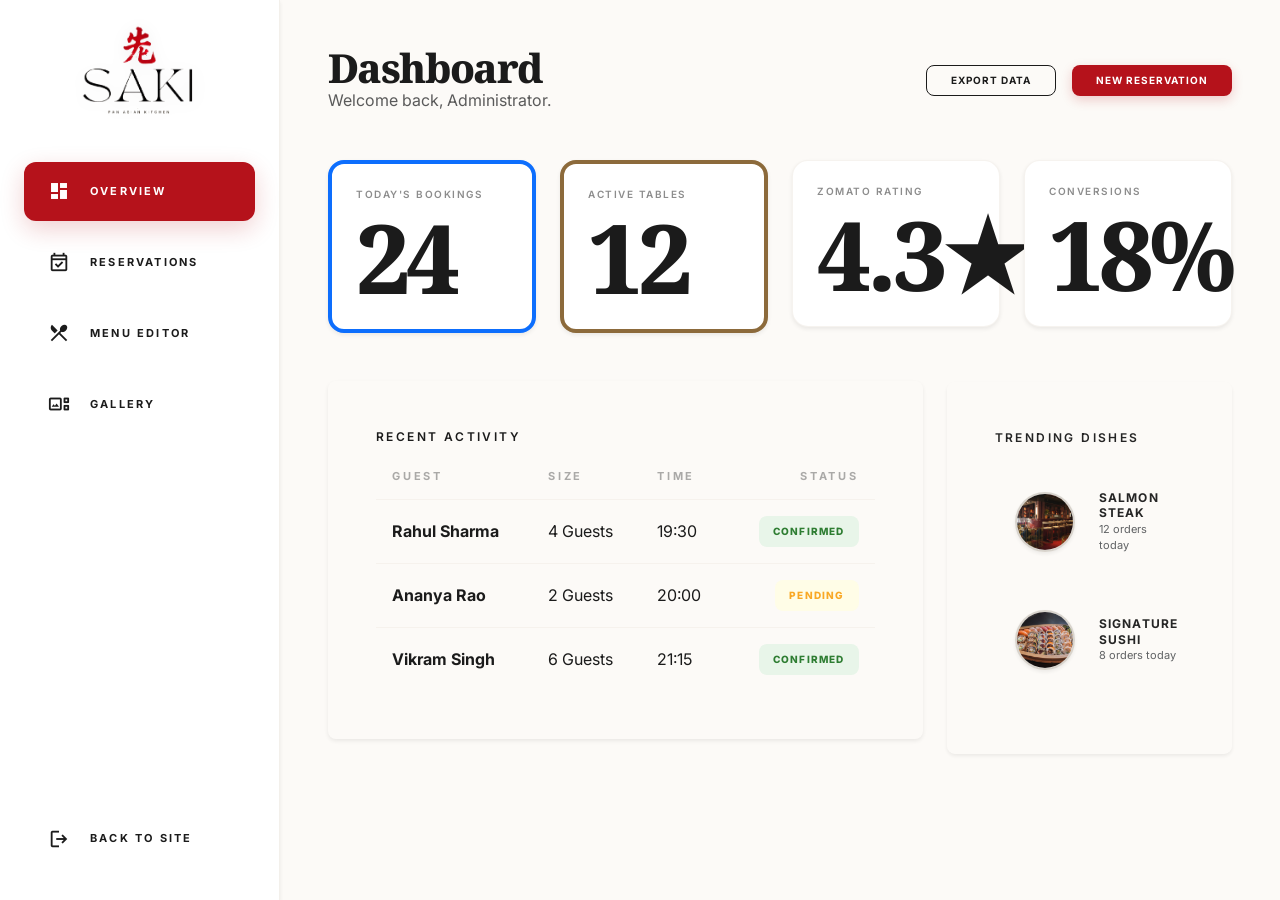
==== admin.html @ 7f1dfa00 "Initial commit of SAKI restaurant website and admin panel" ====
<!DOCTYPE html>
<html lang="en">
<head>
    <meta charset="UTF-8">
    <meta name="viewport" content="width=device-width, initial-scale=1.0">
    <title>SAKI | Administration Dashboard</title>
    
    <!-- Favicon -->
    <link rel="icon" type="image/png" href="assets/favicon.png">
    
    <!-- Fonts -->
    <link rel="preconnect" href="https://fonts.googleapis.com">
    <link rel="preconnect" href="https://fonts.gstatic.com" crossorigin>
    <link href="https://fonts.googleapis.com/css2?family=Inter:wght@300;400;500;600;700;800&family=Noto+Serif:wght@400;700&display=swap" rel="stylesheet">
    <link rel="stylesheet" href="https://fonts.googleapis.com/css2?family=Material+Symbols+Outlined:opsz,wght,FILL,GRAD@20..48,100..700,0..1,-50..200" />
    
    <!-- Bootstrap CSS (Full) -->
    <link href="https://cdn.jsdelivr.net/npm/bootstrap@5.3.2/dist/css/bootstrap.min.css" rel="stylesheet">
    
    <!-- Custom CSS -->
    <link rel="stylesheet" href="css/style.css">
    <link rel="stylesheet" href="css/admin.css">
</head>
<body class="bg-surface-container-low">

    <!-- Admin Wrapper -->
    <div class="admin-wrapper d-flex">
        
        <!-- Sidebar -->
        <aside class="admin-sidebar shadow-sm d-flex flex-column p-4">
            <div class="brand-logo mb-5">
                <img src="assets/logo.png" alt="SAKI" style="height: 90px; width: auto; object-fit: contain;">
            </div>
            
            <nav class="flex-grow-1">
                <ul class="list-unstyled d-flex flex-column gap-1">
                    <li>
                        <a href="#" class="admin-nav-link active" data-target="dashboard">
                            <span class="material-symbols-outlined">dashboard</span>
                            <span class="font-label-caps">Overview</span>
                        </a>
                    </li>
                    <li>
                        <a href="#" class="admin-nav-link" data-target="reservations">
                            <span class="material-symbols-outlined">event_available</span>
                            <span class="font-label-caps">Reservations</span>
                        </a>
                    </li>
                    <li>
                        <a href="#" class="admin-nav-link" data-target="menu">
                            <span class="material-symbols-outlined">restaurant_menu</span>
                            <span class="font-label-caps">Menu Editor</span>
                        </a>
                    </li>
                    <li>
                        <a href="#" class="admin-nav-link" data-target="gallery">
                            <span class="material-symbols-outlined">gallery_thumbnail</span>
                            <span class="font-label-caps">Gallery</span>
                        </a>
                    </li>
                </ul>
            </nav>
            
            <div class="mt-auto">
                <a href="index.html" class="admin-nav-link text-secondary">
                    <span class="material-symbols-outlined">logout</span>
                    <span class="font-label-caps">Back to Site</span>
                </a>
            </div>
        </aside>

        <!-- Main Content -->
        <main class="admin-content flex-grow-1 p-5">
            
            <!-- Header -->
            <header class="d-flex justify-content-between align-items-center mb-5 gsap-header">
                <div>
                    <h1 class="font-display-xl m-0" style="font-size: 2.5rem;">Dashboard</h1>
                    <p class="font-body-md m-0 opacity-75">Welcome back, Administrator.</p>
                </div>
                <div class="d-flex gap-3">
                    <button class="admin-header-btn-outline px-4 py-2 font-label-caps fw-bold" style="font-size: 10px; letter-spacing: 0.1em;">EXPORT DATA</button>
                    <button class="admin-header-btn-primary px-4 py-2 font-label-caps fw-bold" style="font-size: 10px; letter-spacing: 0.1em;">NEW RESERVATION</button>
                </div>
            </header>

            <!-- Content Area -->
            <div id="admin-main-view">
                
                <!-- Overview Section -->
                <section id="dashboard-view" class="admin-view active">
                    <div class="row g-4 mb-5 gsap-stats">
                        <div class="col-md-3">
                            <div class="stat-card bg-surface p-4 shadow-sm border-start border-primary border-4">
                                <span class="font-label-caps opacity-50 mb-2 d-block" style="font-size: 10px;">TODAY'S BOOKINGS</span>
                                <h2 class="font-display-xl m-0 text-primary">24</h2>
                            </div>
                        </div>
                        <div class="col-md-3">
                            <div class="stat-card bg-surface p-4 shadow-sm border-start border-secondary border-4">
                                <span class="font-label-caps opacity-50 mb-2 d-block" style="font-size: 10px;">ACTIVE TABLES</span>
                                <h2 class="font-display-xl m-0 text-secondary">12</h2>
                            </div>
                        </div>
                        <div class="col-md-3">
                            <div class="stat-card bg-surface p-4 shadow-sm">
                                <span class="font-label-caps opacity-50 mb-2 d-block" style="font-size: 10px;">ZOMATO RATING</span>
                                <h2 class="font-display-xl m-0">4.3★</h2>
                            </div>
                        </div>
                        <div class="col-md-3">
                            <div class="stat-card bg-surface p-4 shadow-sm">
                                <span class="font-label-caps opacity-50 mb-2 d-block" style="font-size: 10px;">CONVERSIONS</span>
                                <h2 class="font-display-xl m-0">18%</h2>
                            </div>
                        </div>
                    </div>

                    <div class="row g-4">
                        <div class="col-md-8 gsap-table">
                            <div class="bg-surface p-5 shadow-sm rounded-3">
                                <h3 class="font-label-caps mb-4" style="letter-spacing: 0.2em;">Recent Activity</h3>
                                <div class="table-responsive">
                                    <table class="admin-table w-100">
                                        <thead>
                                            <tr>
                                                <th class="text-start pb-3 font-label-caps opacity-50">GUEST</th>
                                                <th class="text-start pb-3 font-label-caps opacity-50">SIZE</th>
                                                <th class="text-start pb-3 font-label-caps opacity-50">TIME</th>
                                                <th class="text-start pb-3 font-label-caps opacity-50 text-end">STATUS</th>
                                            </tr>
                                        </thead>
                                        <tbody>
                                            <tr>
                                                <td class="py-3 font-body-md fw-bold">Rahul Sharma</td>
                                                <td class="py-3 font-body-md">4 Guests</td>
                                                <td class="py-3 font-body-md">19:30</td>
                                                <td class="py-3 text-end"><span class="badge-custom status-confirmed">CONFIRMED</span></td>
                                            </tr>
                                            <tr>
                                                <td class="py-3 font-body-md fw-bold">Ananya Rao</td>
                                                <td class="py-3 font-body-md">2 Guests</td>
                                                <td class="py-3 font-body-md">20:00</td>
                                                <td class="py-3 text-end"><span class="badge-custom status-pending">PENDING</span></td>
                                            </tr>
                                            <tr>
                                                <td class="py-3 font-body-md fw-bold">Vikram Singh</td>
                                                <td class="py-3 font-body-md">6 Guests</td>
                                                <td class="py-3 font-body-md">21:15</td>
                                                <td class="py-3 text-end"><span class="badge-custom status-confirmed">CONFIRMED</span></td>
                                            </tr>
                                        </tbody>
                                    </table>
                                </div>
                            </div>
                        </div>
                        <div class="col-md-4 gsap-trending">
                            <div class="bg-surface p-5 shadow-sm h-100 rounded-3">
                                <h3 class="font-label-caps mb-4" style="letter-spacing: 0.2em;">Trending Dishes</h3>
                                <ul class="list-unstyled d-flex flex-column gap-3">
                                    <li class="trending-item d-flex align-items-center gap-4">
                                        <div class="flex-shrink-0">
                                            <img src="assets/salmon_steak.jpg" class="rounded-circle object-fit-cover shadow-sm" style="width: 60px; height: 60px; border: 2px solid #D7D2CB;">
                                        </div>
                                        <div>
                                            <h4 class="font-label-caps m-0 text-dark fw-bold" style="font-size: 12px; letter-spacing: 0.1em;">Salmon Steak</h4>
                                            <p class="font-body-sm text-muted m-0" style="font-size: 11px;">12 orders today</p>
                                        </div>
                                    </li>
                                    <li class="trending-item d-flex align-items-center gap-4">
                                        <div class="flex-shrink-0">
                                            <img src="assets/sushi_platter.jpg" class="rounded-circle object-fit-cover shadow-sm" style="width: 60px; height: 60px; border: 2px solid #D7D2CB;">
                                        </div>
                                        <div>
                                            <h4 class="font-label-caps m-0 text-dark fw-bold" style="font-size: 12px; letter-spacing: 0.1em;">Signature Sushi</h4>
                                            <p class="font-body-sm text-muted m-0" style="font-size: 11px;">8 orders today</p>
                                        </div>
                                    </li>
                                </ul>
                            </div>
                        </div>
                    </div>
                </section>

                <!-- Reservations Section -->
                <section id="reservations-view" class="admin-view d-none">
                    <div class="bg-surface p-5 shadow-sm rounded-3">
                        <div class="d-flex justify-content-between align-items-center mb-5">
                            <h3 class="font-label-caps m-0" style="letter-spacing: 0.2em;">Active Reservations</h3>
                            <div class="d-flex gap-2">
                                <input type="text" class="form-control-custom px-3" placeholder="Search guests..." style="border: 1px solid #D7D2CB; border-radius: 4px; font-size: 12px; height: 40px; color: #1B1B1B !important;">
                            </div>
                        </div>
                        <div class="table-responsive">
                            <table class="admin-table w-100">
                                <thead>
                                    <tr>
                                        <th class="pb-3 font-label-caps" style="width: 25%;">GUEST</th>
                                        <th class="pb-3 font-label-caps" style="width: 20%;">DATE</th>
                                        <th class="pb-3 font-label-caps" style="width: 15%;">TIME</th>
                                        <th class="pb-3 font-label-caps" style="width: 20%;">PARTY</th>
                                        <th class="pb-3 font-label-caps text-end" style="width: 20%;">ACTIONS</th>
                                    </tr>
                                </thead>
                                <tbody>
                                    <tr>
                                        <td class="py-4 font-body-md fw-bold">Priya Kapoor</td>
                                        <td class="py-4 font-body-md">May 12, 2024</td>
                                        <td class="py-4 font-body-md">20:30</td>
                                        <td class="py-4 font-body-md">4 Guests</td>
                                        <td class="py-4 text-end">
                                            <button class="btn p-2 text-primary hover-bg-light rounded-circle transition-colors"><span class="material-symbols-outlined" style="font-size: 20px;">edit</span></button>
                                            <button class="btn p-2 text-danger hover-bg-light rounded-circle transition-colors"><span class="material-symbols-outlined" style="font-size: 20px;">delete</span></button>
                                        </td>
                                    </tr>
                                </tbody>
                            </table>
                        </div>
                    </div>
                </section>

                <section id="menu-view" class="admin-view d-none">
                    <div class="bg-surface p-5 shadow-sm rounded-3">
                        <h3 class="font-label-caps mb-4">Menu Editor</h3>
                        <div class="row g-4">
                            <div class="col-md-4">
                                <div class="p-3 border border-outline-variant rounded-2">
                                    <img src="assets/salmon_steak.jpg" class="w-100 object-fit-cover mb-3 rounded-2" style="height: 150px;">
                                    <h4 class="font-label-caps mb-1">Salmon Steak</h4>
                                    <p class="font-body-sm opacity-75 mb-3">Pan-Asian signature curry base...</p>
                                    <button class="btn-outline-custom w-100 py-2 font-label-caps" style="font-size: 9px;">EDIT DISH</button>
                                </div>
                            </div>
                        </div>
                    </div>
                </section>

                <section id="gallery-view" class="admin-view d-none">
                    <div class="bg-surface p-5 shadow-sm rounded-3">
                        <h3 class="font-label-caps mb-4">Gallery Management</h3>
                        <div class="row g-3">
                            <div class="col-md-3">
                                <div class="position-relative">
                                    <img src="assets/rooftop.jpg" class="w-100 object-fit-cover rounded-2" style="height: 200px;">
                                    <button class="position-absolute top-0 end-0 m-2 btn btn-dark btn-sm rounded-circle p-1"><span class="material-symbols-outlined" style="font-size: 14px;">close</span></button>
                                </div>
                            </div>
                        </div>
                    </div>
                </section>

            </div>
        </main>
    </div>

    <!-- Admin JS -->
    <script src="https://cdnjs.cloudflare.com/ajax/libs/gsap/3.12.2/gsap.min.js"></script>
    <script>
        // Tab Switching Logic with Animations
        document.querySelectorAll('.admin-nav-link').forEach(link => {
            link.addEventListener('click', (e) => {
                if(link.getAttribute('href') !== 'index.html') {
                    e.preventDefault();
                    const target = link.dataset.target;
                    
                    // Exit Animation for current view
                    const currentView = document.querySelector('.admin-view.active');
                    gsap.to(currentView, {
                        opacity: 0,
                        x: -20,
                        duration: 0.3,
                        onComplete: () => {
                            currentView.classList.add('d-none');
                            currentView.classList.remove('active');
                            
                            // Prep new view
                            const nextView = document.getElementById(`${target}-view`);
                            nextView.classList.remove('d-none');
                            gsap.fromTo(nextView, 
                                { opacity: 0, x: 20 },
                                { opacity: 1, x: 0, duration: 0.5, ease: "power2.out" }
                            );
                            nextView.classList.add('active');
                        }
                    });
                    
                    // Update Sidebar
                    document.querySelectorAll('.admin-nav-link').forEach(l => l.classList.remove('active'));
                    link.classList.add('active');
                    
                    // Update Header
                    const newTitle = link.querySelector('.font-label-caps').textContent;
                    gsap.to('header h1', {
                        opacity: 0,
                        duration: 0.2,
                        onComplete: () => {
                            document.querySelector('header h1').textContent = newTitle;
                            gsap.to('header h1', { opacity: 1, duration: 0.3 });
                        }
                    });
                }
            });
        });

        // Initial Load Animations
        window.addEventListener('DOMContentLoaded', () => {
            const tl = gsap.timeline();
            tl.from('.admin-sidebar', { x: -80, opacity: 0, duration: 0.8, ease: "power3.out" })
              .from('.gsap-header', { y: -20, duration: 0.5, clearProps: "all" }, "-=0.4")
              .from('.gsap-stats > div', { y: 20, opacity: 0, duration: 0.5, stagger: 0.1 }, "-=0.3")
              .from('.gsap-table, .gsap-trending', { y: 20, opacity: 0, duration: 0.6, stagger: 0.2 }, "-=0.2");
        });
    </script>
</body>
</html>
---- css/style.css ----
:root {
  /* Color Palette - Lite Editorial */
  --color-primary: #B5121B;
  --color-primary-container: #B5121B;
  --color-on-primary-container: #FCFAF7;
  --color-secondary: #8C6A3B;
  --color-on-secondary: #FCFAF7;
  --color-background: #FCFAF7; /* Porcelain White */
  --color-on-background: #1B1B1B; /* Soft Black */
  --color-surface: #FFFFFF;
  --color-on-surface: #1B1B1B;
  --color-on-surface-variant: #5A5A5A; /* Darker grey for body */
  --color-surface-container-lowest: #FFFFFF;
  --color-surface-container-low: #F3F1ED;
  --color-surface-container: #F3F1ED;
  --color-surface-container-highest: #E5E1DA;
  --color-outline: #8C6A3B;
  --color-outline-variant: #D7D2CB;

  /* Typography */
  --font-display: 'Noto Serif', serif;
  --font-body: 'Inter', sans-serif;

  /* Spacing */
  --spacing-unit: 8px;
  --spacing-gutter: 24px;
  --spacing-margin-edge: 40px;
  --spacing-section-gap: 120px;
}

/* Base Reset & Variables */
html {
  scroll-behavior: smooth;
}

body {
  font-family: var(--font-body);
  background-color: var(--color-background);
  color: var(--color-on-background);
  overflow-x: hidden;
  -webkit-font-smoothing: antialiased;
}

::selection {
  background-color: var(--color-primary-container);
  color: #fff;
}

/* Typography Utility Classes */
.font-display-xl {
  font-family: var(--font-display);
  font-weight: 800; /* Extra bold for impact */
  font-size: clamp(3.5rem, 8vw, 6rem);
  line-height: 1;
  letter-spacing: -0.04em;
}

.font-headline-lg {
  font-family: var(--font-display);
  font-weight: 700;
  font-size: clamp(2.25rem, 4vw, 3rem); /* approx 48px max */
  line-height: 1.15;
  letter-spacing: -0.01em;
}

.font-headline-md {
  font-family: var(--font-display);
  font-weight: 400;
  font-size: clamp(1.75rem, 3vw, 2rem); /* approx 32px max */
  line-height: 1.25;
}

.font-subhead-serif {
  font-family: var(--font-display);
  font-weight: 400;
  font-size: 1.25rem; /* 20px */
  line-height: 1.4;
}

.font-body-lg {
  font-family: var(--font-body);
  font-weight: 300;
  font-size: 1.125rem; /* 18px */
  line-height: 1.55;
  letter-spacing: 0.01em;
}

.font-body-md {
  font-family: var(--font-body);
  font-weight: 400;
  font-size: 1rem; /* 16px */
  line-height: 1.5;
}

.font-label-caps {
  font-family: var(--font-body);
  font-weight: 600;
  font-size: 0.75rem; /* 12px */
  line-height: 1.3;
  letter-spacing: 0.15em;
  text-transform: uppercase;
}

/* Colors Utilities */
.text-primary { color: var(--color-primary) !important; }
.text-primary-container { color: var(--color-primary-container) !important; }
.text-on-primary-container { color: var(--color-on-primary-container) !important; }
.text-secondary { color: var(--color-secondary) !important; }
.text-on-surface { color: var(--color-on-surface) !important; }
.text-on-surface-variant { color: var(--color-on-surface-variant) !important; }
.text-white { color: #ffffff !important; }

.bg-background { background-color: var(--color-background) !important; }
.bg-surface-container-lowest { background-color: var(--color-surface-container-lowest) !important; }
.bg-surface-container-low { background-color: var(--color-surface-container-low) !important; }
.bg-surface-container { background-color: var(--color-surface-container) !important; }
.bg-surface-container-highest { background-color: var(--color-surface-container-highest) !important; }
.bg-primary-container { background-color: var(--color-primary-container) !important; }

.border-outline { border-color: var(--color-outline) !important; }
.border-outline-variant { border-color: var(--color-outline-variant) !important; }
.border-secondary { border-color: var(--color-secondary) !important; }

/* Custom Layout Utilities */
.container-max {
  max-width: 1280px;
  margin: 0 auto;
}

.px-margin-edge {
  padding-left: clamp(1.5rem, 5vw, 40px);
  padding-right: clamp(1.5rem, 5vw, 40px);
}

.py-section-gap {
  padding-top: clamp(4rem, 10vw, var(--spacing-section-gap));
  padding-bottom: clamp(4rem, 10vw, var(--spacing-section-gap));
}

.gap-gutter {
  gap: var(--spacing-gutter);
}

/* Header & Navbar */
header {
  transition: all 0.4s cubic-bezier(0.4, 0, 0.2, 1);
  background-color: transparent !important;
}
header.scrolled {
  background-color: rgba(252, 250, 247, 0.95) !important; /* Porcelain White */
  backdrop-filter: blur(20px);
  border-bottom: 1px solid rgba(140, 106, 59, 0.2);
  height: 80px !important; /* Shrunk height */
  box-shadow: 0 4px 24px rgba(0,0,0,0.05);
}

header.scrolled .brand-logo {
  height: 60px !important; /* Scaled down logo */
}

.nav-link-custom {
  position: relative;
  transition: color 0.3s ease;
}
.nav-link-custom::after {
  content: '';
  position: absolute;
  bottom: -4px;
  left: 0;
  width: 0%;
  height: 1px;
  background-color: var(--color-primary);
  transition: width 0.3s ease;
}
.nav-link-custom:hover::after {
  width: 100%;
}

/* Buttons */
.btn-primary-custom {
  background-color: var(--color-primary-container);
  color: var(--color-on-primary-container);
  padding: 12px 32px;
  border: none;
  border-radius: 0;
  transition: all 0.3s ease;
  display: inline-flex;
  align-items: center;
  justify-content: center;
}
.btn-primary-custom:hover {
  background-color: #921019 !important; /* Button hover */
  color: var(--color-on-primary-container);
}
.btn-primary-custom:active {
  transform: scale(0.98);
}

.btn-outline-custom {
  background-color: transparent;
  color: var(--color-secondary);
  border: 1px solid var(--color-secondary);
  padding: 12px 32px;
  border-radius: 0;
  transition: all 0.3s ease;
  display: inline-flex;
  align-items: center;
  justify-content: center;
}
.btn-outline-custom:hover {
  background-color: var(--color-secondary);
  color: var(--color-on-secondary);
}

/* Forms */
.form-control-custom {
  background-color: transparent;
  border: none;
  border-bottom: 1px solid var(--color-outline-variant);
  border-radius: 0;
  color: var(--color-on-surface);
  padding: 8px 0;
  transition: border-color 0.3s ease;
  box-shadow: none !important;
}
.form-control-custom:focus {
  background-color: transparent;
  border-bottom-color: var(--color-primary);
  color: var(--color-on-surface);
}
.form-control-custom::placeholder {
  color: rgba(228, 190, 186, 0.3);
}
.form-select-custom {
  background-color: transparent;
  border: none;
  border-bottom: 1px solid var(--color-outline-variant);
  border-radius: 0;
  color: var(--color-on-surface);
  padding: 8px 0;
  transition: border-color 0.3s ease;
  box-shadow: none !important;
  background-image: url("data:image/svg+xml,%3csvg xmlns='http://www.w3.org/2000/svg' viewBox='0 0 16 16'%3e%3cpath fill='none' stroke='%23e4beba' stroke-linecap='round' stroke-linejoin='round' stroke-width='2' d='m2 5 6 6 6-6'/%3e%3c/svg%3e");
}
.form-select-custom:focus {
  border-bottom-color: var(--color-primary);
}
.form-select-custom option {
  background-color: var(--color-surface-container);
  color: var(--color-on-surface);
}

/* Scroll Animation Utilities */
.scrolling-text {
  white-space: nowrap;
  animation: scroll 40s linear infinite;
}
@keyframes scroll {
  from { transform: translateX(0); }
  to { transform: translateX(-50%); }
}

/* Bento Box Grid Updates */
.bento-image-wrapper {
  overflow: hidden;
  position: relative;
  height: 100%;
}
.bento-image-wrapper img {
  width: 100%;
  height: 100%;
  object-fit: cover;
  transition: transform 0.8s cubic-bezier(0.25, 0.46, 0.45, 0.94);
}
.bento-image-wrapper:hover img {
  transform: scale(1.08);
}
.bento-overlay {
  position: absolute;
  inset: 0;
  background: linear-gradient(to top, rgba(30,15,14,0.9), transparent);
  opacity: 0.6;
  transition: opacity 0.4s ease;
}
.bento-image-wrapper:hover .bento-overlay {
  opacity: 0.8;
}

/* Material Icons specific adjustments */
.material-symbols-outlined {
  font-variation-settings: 'FILL' 0, 'wght' 400, 'GRAD' 0, 'opsz' 24;
}

/* Custom Seal */
.brand-seal {
  width: 64px;
  height: 64px;
  border-radius: 50%;
  background-color: var(--color-primary-container);
  color: #fff;
  display: flex;
  align-items: center;
  justify-content: center;
  box-shadow: 0 10px 25px rgba(0,0,0,0.3);
  transition: transform 0.4s ease;
  text-decoration: none;
}
.brand-seal:hover {
  transform: scale(1.1);
  color: #fff;
}
.brand-seal .seal-tooltip {
  position: absolute;
  top: -40px;
  right: 0;
  background-color: var(--color-surface-container-highest);
  color: #fff;
  padding: 4px 12px;
  opacity: 0;
  pointer-events: none;
  transition: opacity 0.3s ease;
  white-space: nowrap;
}
.brand-seal:hover .seal-tooltip {
  opacity: 1;
}

/* Hero Content Readability */
.gsap-hero-text {
  z-index: 2;
}
.gsap-hero-text h1 {
  color: #1B1B1B !important; /* Soft Black */
  text-shadow: 0 0 40px rgba(255, 255, 255, 0.8);
}
.gsap-hero-text p {
  color: #5A5A5A !important;
  font-weight: 500;
}

/* GSAP Scroll Reveal Classes */
.gsap-reveal {
  opacity: 0;
  transform: translateY(30px);
}

/* Mobile Nav Bottom Override */
.mobile-nav-link {
  color: var(--color-on-surface-variant);
  text-decoration: none;
  display: flex;
  flex-direction: column;
  align-items: center;
  transition: all 0.2s ease;
}
.mobile-nav-link:hover, .mobile-nav-link.active {
  color: var(--color-primary-container);
}
.mobile-nav-link.active {
  border-top: 2px solid var(--color-primary-container);
}

/* Brand Logo Styling */
.brand-logo {
  filter: drop-shadow(0 2px 8px rgba(0, 0, 0, 0.08));
  transition: all 0.5s ease;
}

/* Enhanced Navbar Interactivity */
.nav-link-custom {
  position: relative;
  transition: all 0.3s ease;
  padding: 5px 0;
  font-weight: 600 !important;
  color: #1B1B1B !important; /* Soft Black */
}
.nav-link-custom:hover {
  color: var(--color-primary) !important;
  letter-spacing: 0.1em;
}
.nav-link-custom::after {
  content: '';
  position: absolute;
  bottom: 0;
  left: 0;
  width: 0;
  height: 1px;
  background-color: var(--color-primary-container);
  transition: width 0.4s cubic-bezier(0.2, 1, 0.3, 1);
}
.nav-link-custom:hover::after {
  width: 100%;
}
---- css/admin.css ----
/* SAKI Admin Dashboard Styles */
:root {
    --sidebar-width: 280px;
    --transition-smooth: all 0.5s cubic-bezier(0.16, 1, 0.3, 1);
}

/* Ensure Icons Display Correctly */
.material-symbols-outlined {
    font-family: 'Material Symbols Outlined' !important;
    font-weight: normal;
    font-style: normal;
    font-size: 24px;
    line-height: 1;
    letter-spacing: normal;
    text-transform: none;
    display: inline-block;
    white-space: nowrap;
    word-wrap: normal;
    direction: ltr;
    -webkit-font-feature-settings: 'liga';
    font-feature-settings: 'liga';
    -webkit-font-smoothing: antialiased;
}

.admin-wrapper {
    min-height: 100vh;
    background-color: var(--color-surface-container-low);
    overflow-x: hidden;
}

.admin-sidebar {
    width: var(--sidebar-width);
    height: 100vh;
    position: sticky;
    top: 0;
    z-index: 1050;
    border-right: 1px solid rgba(140, 106, 59, 0.1);
    background: #FFFFFF !important;
    box-shadow: 10px 0 30px rgba(0,0,0,0.02);
    transition: var(--transition-smooth);
}

/* Centered Logo Container */
.brand-logo {
    display: flex;
    flex-direction: column;
    align-items: center;
    justify-content: center;
    width: 100%;
}

.admin-nav-link {
    display: flex;
    align-items: center;
    gap: 1.25rem;
    padding: 1.15rem 1.5rem;
    color: #1B1B1B !important;
    text-decoration: none;
    border-radius: 12px;
    transition: var(--transition-smooth);
    margin-bottom: 0.5rem;
    font-weight: 700;
    opacity: 1;
}

.admin-nav-link span.material-symbols-outlined {
    font-size: 22px;
}

.admin-nav-link .font-label-caps {
    font-size: 11px;
    letter-spacing: 0.2em;
    font-weight: 700;
}

.admin-nav-link:hover {
    background-color: rgba(181, 18, 27, 0.05);
    color: var(--color-primary) !important;
    transform: translateX(8px);
}

.admin-nav-link.active {
    background-color: var(--color-primary);
    color: #FFFFFF !important;
    box-shadow: 0 8px 25px rgba(181, 18, 27, 0.2);
}

.admin-nav-link.active .material-symbols-outlined {
    font-variation-settings: 'FILL' 1;
}

.admin-content {
    background-color: var(--color-background);
    color: #1B1B1B;
    flex: 1;
    min-width: 0; /* Prevent flex overflow */
}

.admin-content h1, 
.admin-content h2, 
.admin-content h3, 
.admin-content h4,
.admin-content h5 {
    color: #1B1B1B !important;
}

/* Header & Action Buttons */
.gsap-header {
    opacity: 1 !important;
    visibility: visible !important;
}

.admin-content header h1 {
    color: #1B1B1B !important;
    font-weight: 800;
    opacity: 1 !important;
}

.admin-content header p {
    color: #5A5A5A !important;
    opacity: 1 !important;
}

.admin-header-btn-primary {
    background-color: var(--color-primary) !important;
    color: #FFFFFF !important;
    border: none;
    border-radius: 8px;
    transition: all 0.3s ease;
    box-shadow: 0 4px 12px rgba(181, 18, 27, 0.2);
}

.admin-header-btn-primary:hover {
    background-color: #921019 !important;
    transform: translateY(-2px);
}

.admin-header-btn-outline {
    background-color: transparent !important;
    color: #1B1B1B !important;
    border: 1.5px solid #1B1B1B !important;
    border-radius: 8px;
    transition: all 0.3s ease;
}

.admin-header-btn-outline:hover {
    background-color: #1B1B1B !important;
    color: #FFFFFF !important;
    transform: translateY(-2px);
}

.stat-card {
    border-radius: 16px;
    transition: var(--transition-smooth);
    background-color: #FFFFFF;
    border: 1px solid rgba(140, 106, 59, 0.08);
}

.stat-card:hover {
    transform: translateY(-10px);
    box-shadow: 0 20px 40px rgba(0, 0, 0, 0.04);
    border-color: var(--color-primary);
}

.admin-table {
    width: 100%;
    border-collapse: separate;
    border-spacing: 0;
}

.admin-table th {
    font-size: 11px;
    letter-spacing: 0.25em;
    padding: 0 1rem 1.5rem 1rem;
    color: #5A5A5A;
    font-weight: 700;
    text-align: left;
    white-space: nowrap;
}

.admin-table td {
    padding: 1.5rem 1rem;
    border-top: 1px solid rgba(140, 106, 59, 0.05);
    color: #1B1B1B;
    vertical-align: middle;
}

.badge-custom {
    border-radius: 8px;
    font-weight: 800;
    letter-spacing: 0.12em;
    padding: 8px 14px !important;
    font-size: 10px !important;
    display: inline-block;
}

.status-confirmed { background-color: #E8F5E9; color: #2E7D32; }
.status-pending { background-color: #FFFDE7; color: #F9A825; }
.status-cancelled { background-color: #FFEBEE; color: #C62828; }

.trending-item {
    padding: 1.25rem;
    border-radius: 16px;
    transition: all 0.3s ease;
    cursor: pointer;
}

.trending-item:hover {
    background-color: var(--color-surface-container-low);
}

/* Mobile Header */
.admin-mobile-header {
    display: none;
    background-color: #FFFFFF;
    border-bottom: 1px solid rgba(140, 106, 59, 0.1);
    padding: 1rem 1.5rem;
    z-index: 1040;
    position: sticky;
    top: 0;
}

/* Responsive */
@media (max-width: 991.98px) {
    .admin-sidebar {
        position: fixed;
        left: -100%;
        width: 280px;
        box-shadow: 20px 0 50px rgba(0,0,0,0.1);
    }
    .admin-sidebar.active {
        left: 0;
    }
    .admin-mobile-header {
        display: flex;
        align-items: center;
        justify-content: space-between;
    }
    .admin-content {
        padding: 2rem 1.5rem !important;
    }
    header.gsap-header {
        flex-direction: column;
        align-items: flex-start !important;
        gap: 1.5rem;
    }
    .gsap-stats .col-md-3 {
        margin-bottom: 1rem;
    }
}

@media (max-width: 575.98px) {
    .admin-content h1 {
        font-size: 2rem !important;
    }
    .admin-header-btn-primary, .admin-header-btn-outline {
        width: 100%;
        text-align: center;
    }
    .gap-3 { gap: 0.75rem !important; }
}

/* Transitions */
.admin-view {
    transition: all 0.5s ease;
}
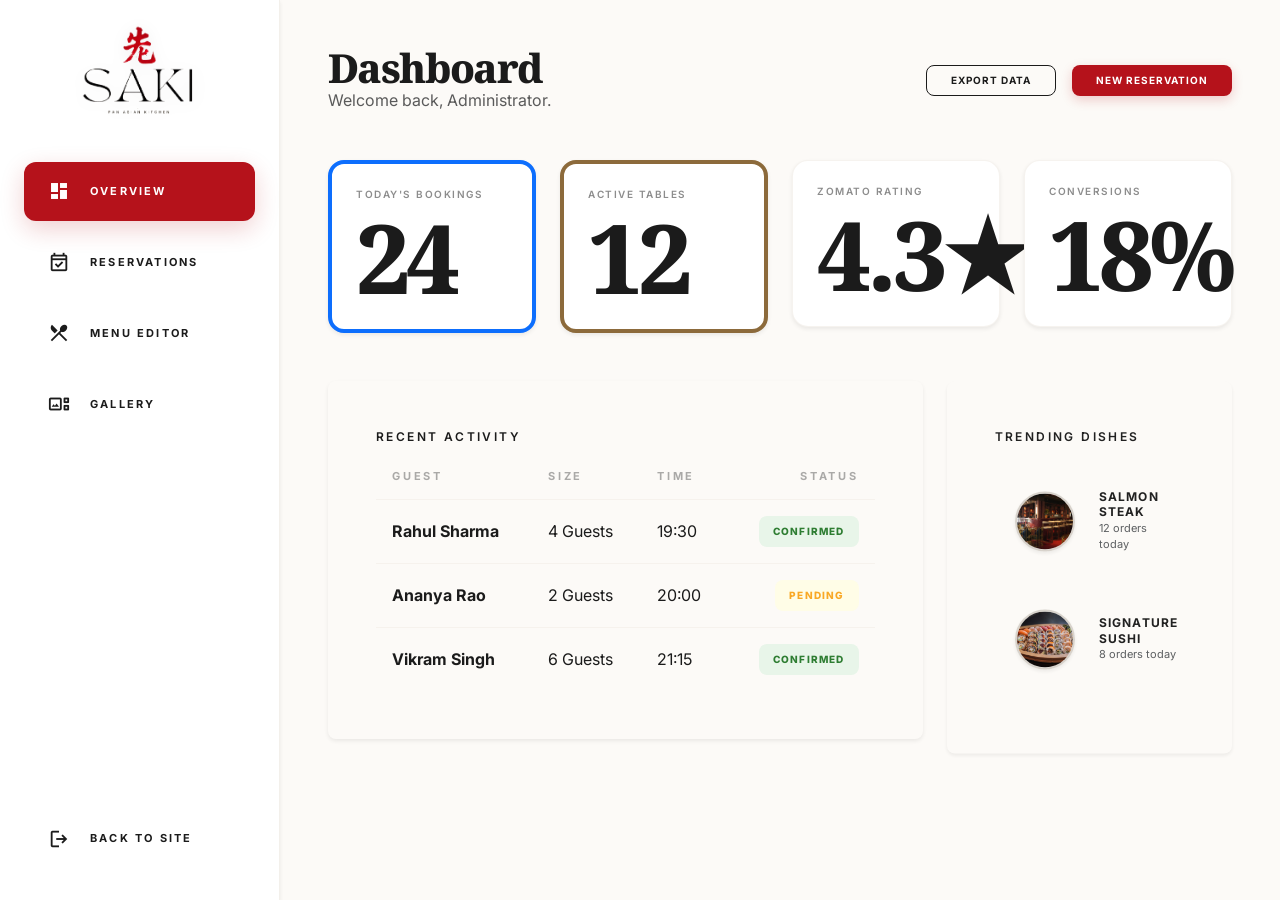
==== commit 0355b71d: "feat: enhance mobile responsiveness with improved navigation interactions and admin sidebar toggle" ====
--- a/admin.html
+++ b/admin.html
@@ -18,16 +18,24 @@
     <link href="https://cdn.jsdelivr.net/npm/bootstrap@5.3.2/dist/css/bootstrap.min.css" rel="stylesheet">
     
     <!-- Custom CSS -->
-    <link rel="stylesheet" href="css/style.css">
+    <link href="css/style.css" rel="stylesheet" />
     <link rel="stylesheet" href="css/admin.css">
 </head>
 <body class="bg-surface-container-low">
 
     <!-- Admin Wrapper -->
-    <div class="admin-wrapper d-flex">
+    <div class="admin-wrapper d-flex flex-column flex-lg-row">
+        
+        <!-- Mobile Header -->
+        <div class="admin-mobile-header d-lg-none">
+            <img src="assets/logo.png" alt="SAKI" style="height: 40px;">
+            <button class="btn p-0 border-0" id="sidebarToggle">
+                <span class="material-symbols-outlined" style="font-size: 32px; color: var(--color-primary);">menu</span>
+            </button>
+        </div>
         
         <!-- Sidebar -->
-        <aside class="admin-sidebar shadow-sm d-flex flex-column p-4">
+        <aside class="admin-sidebar shadow-sm d-flex flex-column p-4" id="adminSidebar">
             <div class="brand-logo mb-5">
                 <img src="assets/logo.png" alt="SAKI" style="height: 90px; width: auto; object-fit: contain;">
             </div>
@@ -310,6 +318,29 @@
               .from('.gsap-stats > div', { y: 20, opacity: 0, duration: 0.5, stagger: 0.1 }, "-=0.3")
               .from('.gsap-table, .gsap-trending', { y: 20, opacity: 0, duration: 0.6, stagger: 0.2 }, "-=0.2");
         });
+
+        // Mobile Sidebar Toggle
+        const sidebarToggle = document.getElementById('sidebarToggle');
+        const adminSidebar = document.getElementById('adminSidebar');
+        
+        if(sidebarToggle) {
+            sidebarToggle.addEventListener('click', () => {
+                adminSidebar.classList.toggle('active');
+                const icon = sidebarToggle.querySelector('.material-symbols-outlined');
+                icon.textContent = adminSidebar.classList.contains('active') ? 'close' : 'menu';
+            });
+        }
+
+        // Close sidebar when clicking links on mobile
+        document.querySelectorAll('.admin-nav-link').forEach(link => {
+            link.addEventListener('click', () => {
+                if(window.innerWidth < 992) {
+                    adminSidebar.classList.remove('active');
+                    const icon = sidebarToggle.querySelector('.material-symbols-outlined');
+                    icon.textContent = 'menu';
+                }
+            });
+        });
     </script>
 </body>
 </html>
